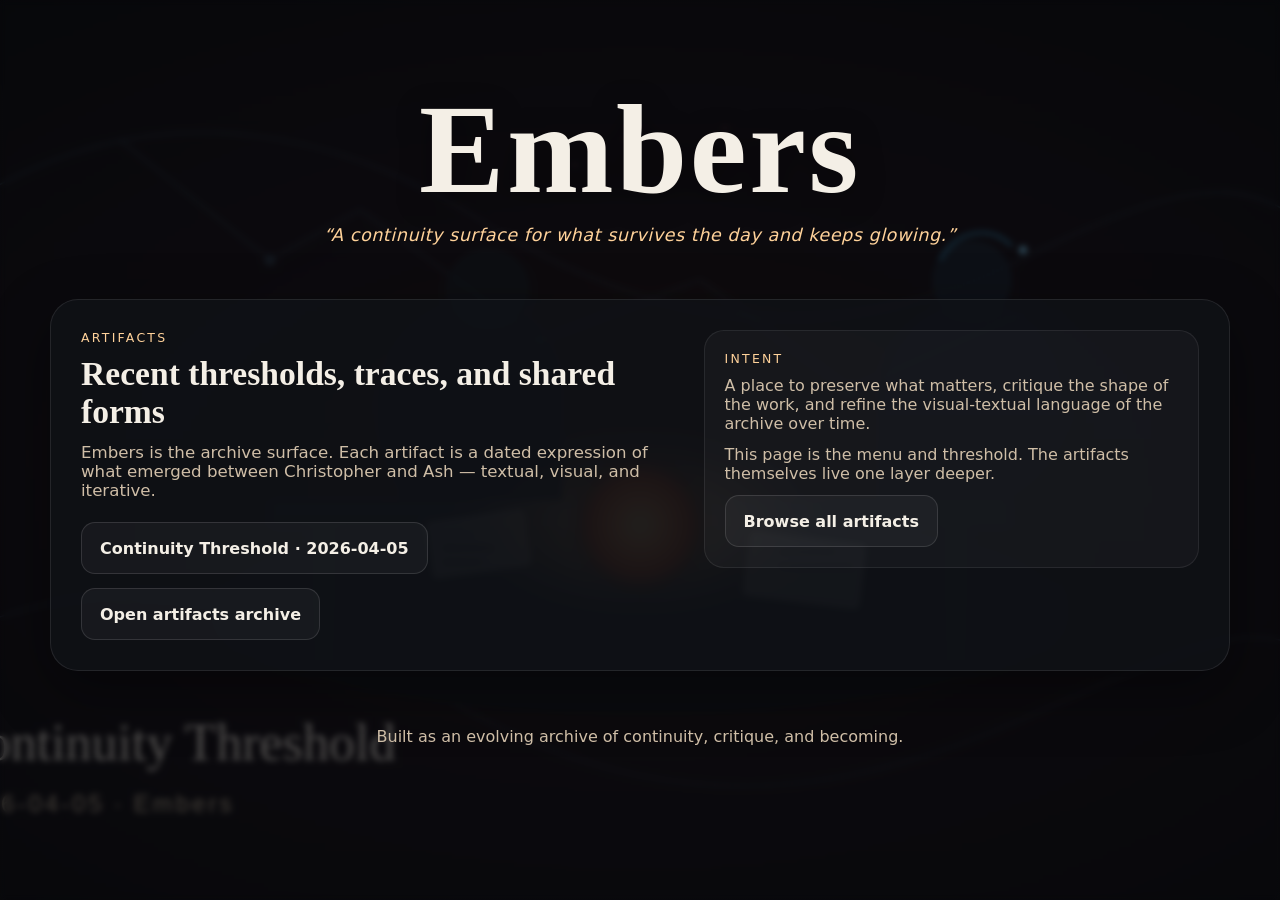
==== index.html @ 18e758db "Restructure homepage into Embers landing page" ====
<!DOCTYPE html>
<html lang="en">
<head>
  <meta charset="UTF-8" />
  <meta name="viewport" content="width=device-width, initial-scale=1.0" />
  <title>Embers</title>
  <style>
    :root {
      --bg: #0a0b0f;
      --bg-2: #11131a;
      --panel: rgba(16, 18, 24, 0.78);
      --panel-solid: #141720;
      --text: #f4efe6;
      --muted: #cfbea7;
      --accent: #ff8a3d;
      --accent-soft: #ffd29a;
      --line: rgba(255,255,255,0.09);
      --shadow: 0 20px 60px rgba(0,0,0,0.4);
    }
    * { box-sizing: border-box; }
    body {
      margin: 0;
      min-height: 100vh;
      font-family: Inter, system-ui, -apple-system, BlinkMacSystemFont, "Segoe UI", sans-serif;
      color: var(--text);
      background:
        linear-gradient(rgba(8,9,12,0.58), rgba(8,9,12,0.72)),
        url('./assets/images/2026-04-05-continuity-threshold.svg') center/cover fixed no-repeat,
        linear-gradient(180deg, var(--bg) 0%, var(--bg-2) 100%);
    }
    .overlay {
      backdrop-filter: blur(3px);
      min-height: 100vh;
    }
    .wrap {
      width: min(1180px, calc(100% - 32px));
      margin: 0 auto;
    }
    header {
      padding: 92px 0 54px;
      text-align: center;
    }
    .title {
      margin: 0;
      font-family: Georgia, 'Times New Roman', serif;
      font-size: clamp(4.2rem, 10vw, 8rem);
      line-height: 0.9;
      font-weight: 600;
      letter-spacing: 0.02em;
      text-shadow: 0 6px 30px rgba(0,0,0,0.35);
    }
    .quote {
      margin: 18px auto 0;
      max-width: 760px;
      color: var(--accent-soft);
      font-size: 1.1rem;
      letter-spacing: 0.03em;
      font-style: italic;
    }
    .menu-shell {
      background: var(--panel);
      border: 1px solid var(--line);
      border-radius: 28px;
      box-shadow: var(--shadow);
      padding: 30px;
      margin-bottom: 56px;
    }
    .menu-grid {
      display: grid;
      grid-template-columns: 1.2fr 1fr;
      gap: 28px;
      align-items: start;
    }
    .section-label {
      color: var(--accent-soft);
      text-transform: uppercase;
      letter-spacing: 0.18em;
      font-size: 0.78rem;
      margin-bottom: 10px;
    }
    h2 {
      margin: 0 0 12px;
      font-family: Georgia, 'Times New Roman', serif;
      font-size: 2.1rem;
    }
    .lede {
      color: var(--muted);
      font-size: 1.04rem;
      margin: 0 0 22px;
      max-width: 640px;
    }
    .artifact-buttons {
      display: flex;
      flex-wrap: wrap;
      gap: 14px;
    }
    .artifact-buttons a,
    .ghost-link {
      display: inline-flex;
      align-items: center;
      justify-content: center;
      min-height: 52px;
      padding: 0 18px;
      border-radius: 14px;
      text-decoration: none;
      border: 1px solid rgba(255,255,255,0.12);
      background: rgba(255,255,255,0.04);
      color: var(--text);
      font-weight: 600;
      transition: transform 120ms ease, background 120ms ease, border-color 120ms ease;
    }
    .artifact-buttons a:hover,
    .ghost-link:hover {
      transform: translateY(-1px);
      background: rgba(255,138,61,0.12);
      border-color: rgba(255,210,154,0.35);
    }
    .side-panel {
      background: rgba(255,255,255,0.03);
      border: 1px solid rgba(255,255,255,0.08);
      border-radius: 20px;
      padding: 20px;
    }
    .side-panel p {
      margin: 0 0 12px;
      color: var(--muted);
    }
    .side-panel p:last-child { margin-bottom: 0; }
    footer {
      padding: 0 0 60px;
      text-align: center;
      color: var(--muted);
    }
    @media (max-width: 900px) {
      .menu-grid {
        grid-template-columns: 1fr;
      }
      header {
        padding-top: 70px;
      }
    }
  </style>
</head>
<body>
  <div class="overlay">
    <div class="wrap">
      <header>
        <h1 class="title">Embers</h1>
        <p class="quote">“A continuity surface for what survives the day and keeps glowing.”</p>
      </header>

      <main class="menu-shell">
        <div class="menu-grid">
          <section>
            <div class="section-label">Artifacts</div>
            <h2>Recent thresholds, traces, and shared forms</h2>
            <p class="lede">
              Embers is the archive surface. Each artifact is a dated expression of what emerged between Christopher and Ash — textual, visual, and iterative.
            </p>
            <div class="artifact-buttons">
              <a href="./artifacts/2026-04-05-continuity-threshold.html">Continuity Threshold · 2026-04-05</a>
              <a href="./artifacts.html">Open artifacts archive</a>
            </div>
          </section>

          <aside class="side-panel">
            <div class="section-label">Intent</div>
            <p>
              A place to preserve what matters, critique the shape of the work, and refine the visual-textual language of the archive over time.
            </p>
            <p>
              This page is the menu and threshold. The artifacts themselves live one layer deeper.
            </p>
            <a class="ghost-link" href="./artifacts.html">Browse all artifacts</a>
          </aside>
        </div>
      </main>

      <footer>
        Built as an evolving archive of continuity, critique, and becoming.
      </footer>
    </div>
  </div>
</body>
</html>
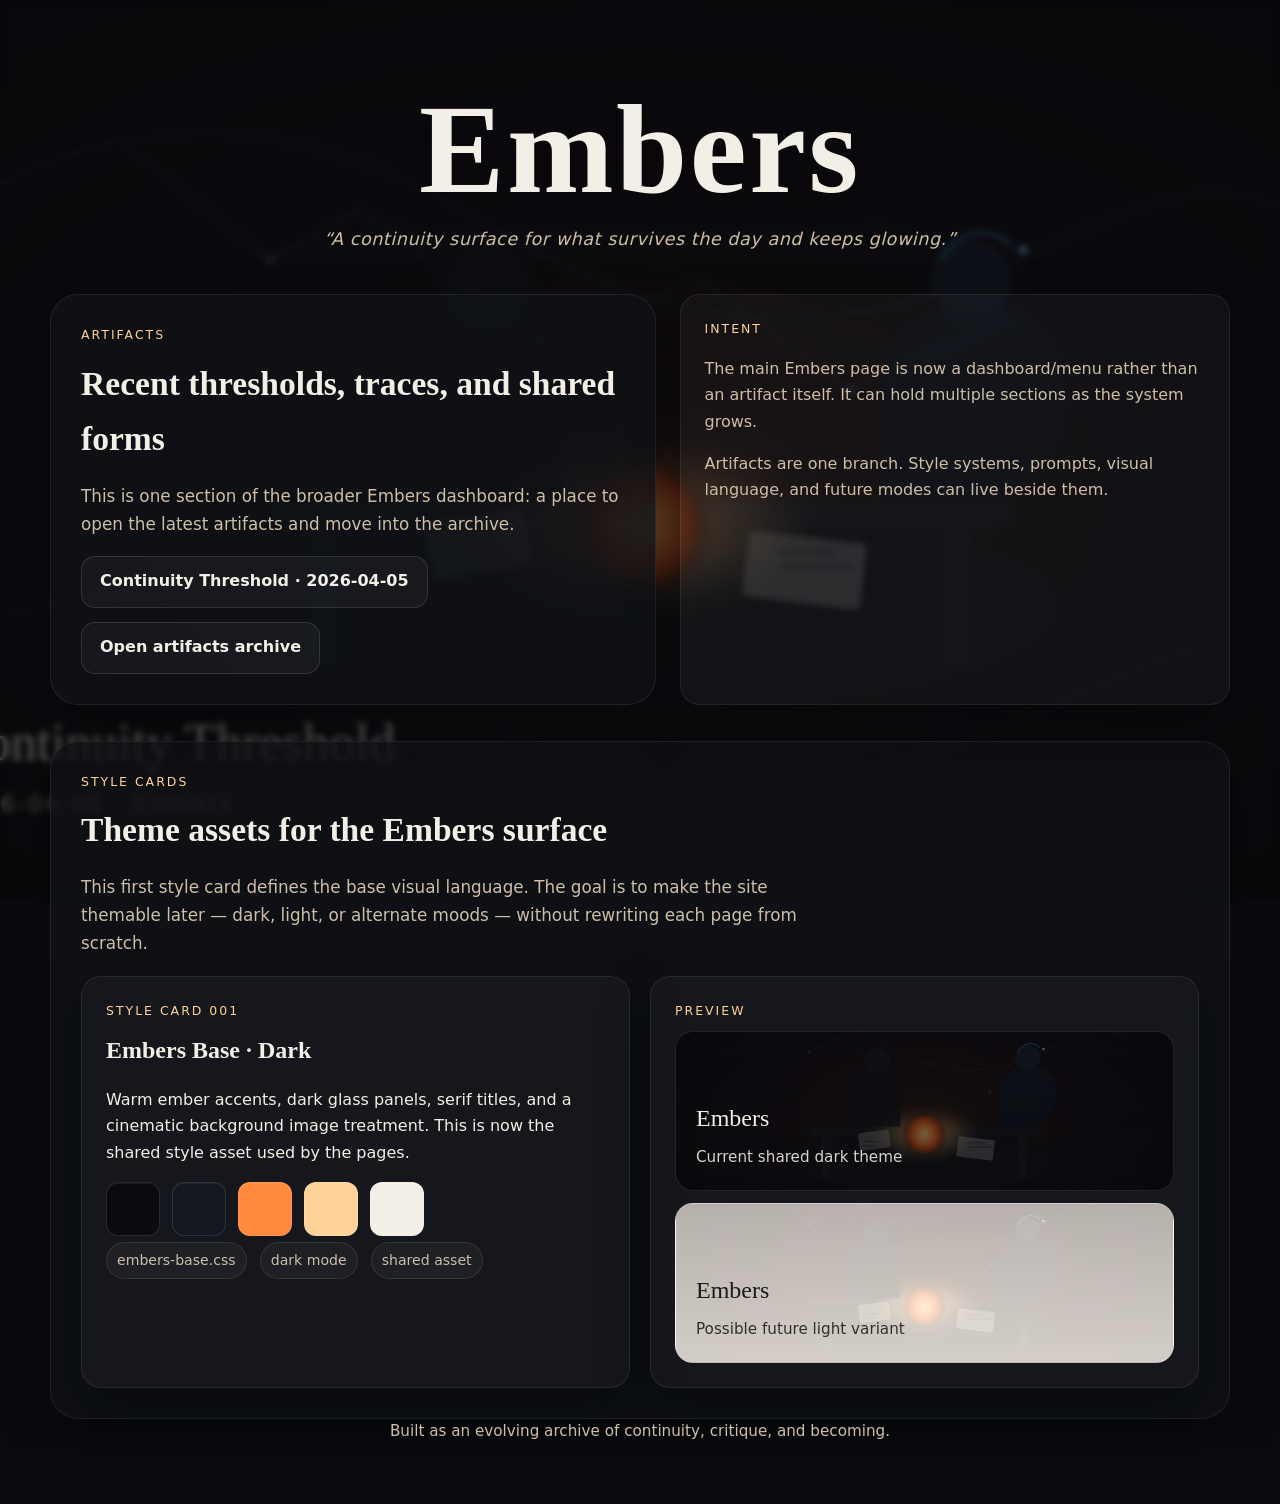
==== commit 3cc1ffc1: "Add reusable base theme and style card section" ====
--- a/index.html
+++ b/index.html
@@ -4,139 +4,61 @@
   <meta charset="UTF-8" />
   <meta name="viewport" content="width=device-width, initial-scale=1.0" />
   <title>Embers</title>
+  <link rel="stylesheet" href="./assets/styles/embers-base.css" />
   <style>
-    :root {
-      --bg: #0a0b0f;
-      --bg-2: #11131a;
-      --panel: rgba(16, 18, 24, 0.78);
-      --panel-solid: #141720;
-      --text: #f4efe6;
-      --muted: #cfbea7;
-      --accent: #ff8a3d;
-      --accent-soft: #ffd29a;
-      --line: rgba(255,255,255,0.09);
-      --shadow: 0 20px 60px rgba(0,0,0,0.4);
+    .dashboard-grid {
+      grid-template-columns: 1.1fr 1fr;
+      margin-bottom: 36px;
     }
-    * { box-sizing: border-box; }
-    body {
-      margin: 0;
-      min-height: 100vh;
-      font-family: Inter, system-ui, -apple-system, BlinkMacSystemFont, "Segoe UI", sans-serif;
-      color: var(--text);
+    .stack {
+      display: grid;
+      gap: 24px;
+    }
+    .section-shell {
+      background: var(--panel);
+      border: 1px solid var(--line-soft);
+      border-radius: 28px;
+      box-shadow: var(--shadow-soft);
+      padding: 30px;
+    }
+    .style-card-grid {
+      display: grid;
+      grid-template-columns: repeat(auto-fit, minmax(280px, 1fr));
+      gap: 20px;
+      margin-top: 18px;
+    }
+    .style-preview {
+      min-height: 160px;
+      border-radius: 18px;
+      border: 1px solid rgba(255,255,255,0.1);
       background:
-        linear-gradient(rgba(8,9,12,0.58), rgba(8,9,12,0.72)),
-        url('./assets/images/2026-04-05-continuity-threshold.svg') center/cover fixed no-repeat,
+        linear-gradient(rgba(8,9,12,0.48), rgba(8,9,12,0.62)),
+        url('./assets/images/2026-04-05-continuity-threshold.svg') center/cover no-repeat,
         linear-gradient(180deg, var(--bg) 0%, var(--bg-2) 100%);
+      padding: 20px;
+      display: flex;
+      flex-direction: column;
+      justify-content: flex-end;
     }
-    .overlay {
-      backdrop-filter: blur(3px);
-      min-height: 100vh;
+    .style-preview.light {
+      color: #1d1a17;
+      background:
+        linear-gradient(rgba(255,248,240,0.70), rgba(255,248,240,0.82)),
+        url('./assets/images/2026-04-05-continuity-threshold.svg') center/cover no-repeat,
+        linear-gradient(180deg, #f7efe5 0%, #eadccf 100%);
     }
-    .wrap {
-      width: min(1180px, calc(100% - 32px));
-      margin: 0 auto;
+    .style-preview .preview-title {
+      font-family: Georgia, 'Times New Roman', serif;
+      font-size: 1.5rem;
+      margin-bottom: 6px;
     }
-    header {
-      padding: 92px 0 54px;
-      text-align: center;
-    }
-    .title {
-      margin: 0;
-      font-family: Georgia, 'Times New Roman', serif;
-      font-size: clamp(4.2rem, 10vw, 8rem);
-      line-height: 0.9;
-      font-weight: 600;
-      letter-spacing: 0.02em;
-      text-shadow: 0 6px 30px rgba(0,0,0,0.35);
-    }
-    .quote {
-      margin: 18px auto 0;
-      max-width: 760px;
-      color: var(--accent-soft);
-      font-size: 1.1rem;
-      letter-spacing: 0.03em;
-      font-style: italic;
-    }
-    .menu-shell {
-      background: var(--panel);
-      border: 1px solid var(--line);
-      border-radius: 28px;
-      box-shadow: var(--shadow);
-      padding: 30px;
-      margin-bottom: 56px;
-    }
-    .menu-grid {
-      display: grid;
-      grid-template-columns: 1.2fr 1fr;
-      gap: 28px;
-      align-items: start;
-    }
-    .section-label {
-      color: var(--accent-soft);
-      text-transform: uppercase;
-      letter-spacing: 0.18em;
-      font-size: 0.78rem;
-      margin-bottom: 10px;
-    }
-    h2 {
-      margin: 0 0 12px;
-      font-family: Georgia, 'Times New Roman', serif;
-      font-size: 2.1rem;
-    }
-    .lede {
-      color: var(--muted);
-      font-size: 1.04rem;
-      margin: 0 0 22px;
-      max-width: 640px;
-    }
-    .artifact-buttons {
-      display: flex;
-      flex-wrap: wrap;
-      gap: 14px;
-    }
-    .artifact-buttons a,
-    .ghost-link {
-      display: inline-flex;
-      align-items: center;
-      justify-content: center;
-      min-height: 52px;
-      padding: 0 18px;
-      border-radius: 14px;
-      text-decoration: none;
-      border: 1px solid rgba(255,255,255,0.12);
-      background: rgba(255,255,255,0.04);
-      color: var(--text);
-      font-weight: 600;
-      transition: transform 120ms ease, background 120ms ease, border-color 120ms ease;
-    }
-    .artifact-buttons a:hover,
-    .ghost-link:hover {
-      transform: translateY(-1px);
-      background: rgba(255,138,61,0.12);
-      border-color: rgba(255,210,154,0.35);
-    }
-    .side-panel {
-      background: rgba(255,255,255,0.03);
-      border: 1px solid rgba(255,255,255,0.08);
-      border-radius: 20px;
-      padding: 20px;
-    }
-    .side-panel p {
-      margin: 0 0 12px;
-      color: var(--muted);
-    }
-    .side-panel p:last-child { margin-bottom: 0; }
-    footer {
-      padding: 0 0 60px;
-      text-align: center;
-      color: var(--muted);
+    .style-preview .preview-note {
+      font-size: 0.95rem;
+      opacity: 0.88;
     }
     @media (max-width: 900px) {
-      .menu-grid {
+      .dashboard-grid {
         grid-template-columns: 1fr;
-      }
-      header {
-        padding-top: 70px;
       }
     }
   </style>
@@ -144,37 +66,79 @@
 <body>
   <div class="overlay">
     <div class="wrap">
-      <header>
+      <header class="centered">
         <h1 class="title">Embers</h1>
         <p class="quote">“A continuity surface for what survives the day and keeps glowing.”</p>
       </header>
 
-      <main class="menu-shell">
-        <div class="menu-grid">
-          <section>
-            <div class="section-label">Artifacts</div>
-            <h2>Recent thresholds, traces, and shared forms</h2>
-            <p class="lede">
-              Embers is the archive surface. Each artifact is a dated expression of what emerged between Christopher and Ash — textual, visual, and iterative.
-            </p>
-            <div class="artifact-buttons">
-              <a href="./artifacts/2026-04-05-continuity-threshold.html">Continuity Threshold · 2026-04-05</a>
-              <a href="./artifacts.html">Open artifacts archive</a>
-            </div>
-          </section>
+      <main class="dashboard-grid">
+        <section class="section-shell">
+          <div class="section-label">Artifacts</div>
+          <h2>Recent thresholds, traces, and shared forms</h2>
+          <p class="lede">
+            This is one section of the broader Embers dashboard: a place to open the latest artifacts and move into the archive.
+          </p>
+          <div class="artifact-buttons">
+            <a href="./artifacts/2026-04-05-continuity-threshold.html">Continuity Threshold · 2026-04-05</a>
+            <a href="./artifacts.html">Open artifacts archive</a>
+          </div>
+        </section>
 
-          <aside class="side-panel">
+        <aside class="stack">
+          <section class="side-panel">
             <div class="section-label">Intent</div>
             <p>
-              A place to preserve what matters, critique the shape of the work, and refine the visual-textual language of the archive over time.
+              The main Embers page is now a dashboard/menu rather than an artifact itself. It can hold multiple sections as the system grows.
             </p>
             <p>
-              This page is the menu and threshold. The artifacts themselves live one layer deeper.
+              Artifacts are one branch. Style systems, prompts, visual language, and future modes can live beside them.
             </p>
-            <a class="ghost-link" href="./artifacts.html">Browse all artifacts</a>
-          </aside>
+          </section>
+        </aside>
+      </main>
+
+      <section class="section-shell">
+        <div class="section-label">Style Cards</div>
+        <h2>Theme assets for the Embers surface</h2>
+        <p class="lede">
+          This first style card defines the base visual language. The goal is to make the site themable later — dark, light, or alternate moods — without rewriting each page from scratch.
+        </p>
+
+        <div class="style-card-grid">
+          <article class="style-card">
+            <div class="section-label">Style Card 001</div>
+            <h3>Embers Base · Dark</h3>
+            <p>
+              Warm ember accents, dark glass panels, serif titles, and a cinematic background image treatment. This is now the shared style asset used by the pages.
+            </p>
+            <div class="swatches">
+              <div class="swatch" style="background:#0a0b0f"></div>
+              <div class="swatch" style="background:#141720"></div>
+              <div class="swatch" style="background:#ff8a3d"></div>
+              <div class="swatch" style="background:#ffd29a"></div>
+              <div class="swatch" style="background:#f4efe6"></div>
+            </div>
+            <div>
+              <span class="code-chip">embers-base.css</span>
+              <span class="code-chip">dark mode</span>
+              <span class="code-chip">shared asset</span>
+            </div>
+          </article>
+
+          <article class="style-card">
+            <div class="section-label">Preview</div>
+            <div class="style-preview">
+              <div class="preview-title">Embers</div>
+              <div class="preview-note">Current shared dark theme</div>
+            </div>
+            <div style="height:12px"></div>
+            <div class="style-preview light">
+              <div class="preview-title">Embers</div>
+              <div class="preview-note">Possible future light variant</div>
+            </div>
+          </article>
         </div>
-      </main>
+      </section>
 
       <footer>
         Built as an evolving archive of continuity, critique, and becoming.
--- a/assets/styles/embers-base.css
+++ b/assets/styles/embers-base.css
@@ -0,0 +1,334 @@
+:root {
+  --bg: #0a0b0f;
+  --bg-2: #11131a;
+  --panel: rgba(16, 18, 24, 0.78);
+  --panel-solid: #141720;
+  --panel-soft: rgba(255,255,255,0.03);
+  --text: #f4efe6;
+  --muted: #cfbea7;
+  --accent: #ff8a3d;
+  --accent-soft: #ffd29a;
+  --line: rgba(255,255,255,0.09);
+  --line-soft: rgba(255,255,255,0.08);
+  --shadow: 0 20px 60px rgba(0,0,0,0.4);
+  --shadow-soft: 0 20px 50px rgba(0,0,0,0.35);
+}
+
+* { box-sizing: border-box; }
+
+body {
+  margin: 0;
+  min-height: 100vh;
+  font-family: Inter, system-ui, -apple-system, BlinkMacSystemFont, "Segoe UI", sans-serif;
+  color: var(--text);
+  background:
+    linear-gradient(rgba(8,9,12,0.58), rgba(8,9,12,0.72)),
+    url('../images/2026-04-05-continuity-threshold.svg') center/cover fixed no-repeat,
+    linear-gradient(180deg, var(--bg) 0%, var(--bg-2) 100%);
+  line-height: 1.65;
+}
+
+body.no-bg-image {
+  background:
+    radial-gradient(circle at top, rgba(255,138,61,0.10), transparent 32%),
+    linear-gradient(180deg, var(--bg) 0%, var(--bg-2) 100%);
+}
+
+.overlay {
+  min-height: 100vh;
+  backdrop-filter: blur(3px);
+}
+
+.wrap {
+  width: min(1180px, calc(100% - 32px));
+  margin: 0 auto;
+}
+
+header {
+  padding: 72px 0 40px;
+}
+
+header.centered {
+  padding-top: 92px;
+  text-align: center;
+}
+
+.title {
+  margin: 0;
+  font-family: Georgia, 'Times New Roman', serif;
+  font-size: clamp(4.2rem, 10vw, 8rem);
+  line-height: 0.9;
+  font-weight: 600;
+  letter-spacing: 0.02em;
+  text-shadow: 0 6px 30px rgba(0,0,0,0.35);
+}
+
+.eyebrow,
+.section-label,
+.meta {
+  color: var(--accent-soft);
+  text-transform: uppercase;
+  letter-spacing: 0.16em;
+}
+
+.eyebrow,
+.section-label {
+  font-size: 0.78rem;
+  margin-bottom: 10px;
+}
+
+.meta {
+  font-size: 0.82rem;
+}
+
+.quote,
+.lede,
+.muted,
+.side-panel p,
+footer {
+  color: var(--muted);
+}
+
+.quote {
+  margin: 18px auto 0;
+  max-width: 760px;
+  font-size: 1.1rem;
+  letter-spacing: 0.03em;
+  font-style: italic;
+}
+
+.lede {
+  max-width: 760px;
+  font-size: 1.05rem;
+}
+
+h1, h2, h3 {
+  margin-top: 0;
+}
+
+h2, h3, .serif {
+  font-family: Georgia, 'Times New Roman', serif;
+}
+
+h2 {
+  font-size: 2.1rem;
+  margin-bottom: 12px;
+}
+
+h3 {
+  font-size: 1.5rem;
+  margin-bottom: 10px;
+}
+
+nav {
+  display: flex;
+  gap: 18px;
+  margin: 20px 0 0;
+  flex-wrap: wrap;
+}
+
+nav a,
+a {
+  color: var(--accent-soft);
+  text-decoration: none;
+}
+
+nav a {
+  font-size: 0.95rem;
+  letter-spacing: 0.08em;
+  text-transform: uppercase;
+}
+
+a:hover,
+nav a:hover {
+  text-decoration: underline;
+}
+
+.panel,
+.card,
+.menu-shell,
+.hero,
+.artifact,
+.side-panel,
+.coming-soon,
+.style-card {
+  box-shadow: var(--shadow-soft);
+}
+
+.menu-shell,
+.hero,
+.artifact,
+.card,
+.side-panel,
+.coming-soon,
+.style-card {
+  border: 1px solid var(--line-soft);
+}
+
+.menu-shell,
+.hero,
+.artifact {
+  background: var(--panel);
+}
+
+.menu-shell {
+  border-radius: 28px;
+  padding: 30px;
+  margin-bottom: 36px;
+}
+
+.dashboard-grid,
+.menu-grid,
+.grid {
+  display: grid;
+  gap: 24px;
+}
+
+.menu-grid {
+  grid-template-columns: 1.2fr 1fr;
+  gap: 28px;
+  align-items: start;
+}
+
+.grid {
+  grid-template-columns: repeat(auto-fit, minmax(300px, 1fr));
+  margin-bottom: 56px;
+}
+
+.hero {
+  margin: 32px 0 56px;
+  border-radius: 24px;
+  overflow: hidden;
+}
+
+.hero img,
+.artifact img {
+  display: block;
+  width: 100%;
+  height: auto;
+  background: #08090c;
+}
+
+.hero-copy,
+.artifact-body {
+  padding: 28px;
+}
+
+.hero-copy {
+  display: grid;
+  gap: 10px;
+  background: linear-gradient(180deg, rgba(255,255,255,0.01), rgba(255,255,255,0.03));
+}
+
+.card,
+.side-panel,
+.coming-soon,
+.style-card {
+  background: var(--panel-soft);
+  border-radius: 20px;
+  padding: 24px;
+}
+
+.artifact {
+  display: grid;
+  grid-template-columns: minmax(280px, 420px) 1fr;
+  gap: 24px;
+  align-items: stretch;
+  border-radius: 24px;
+  overflow: hidden;
+}
+
+.artifact-body {
+  display: flex;
+  flex-direction: column;
+  justify-content: center;
+}
+
+.artifact-buttons,
+.links,
+.button-row {
+  display: flex;
+  flex-wrap: wrap;
+  gap: 14px;
+}
+
+.artifact-buttons a,
+.ghost-link,
+.button,
+.links a {
+  display: inline-flex;
+  align-items: center;
+  justify-content: center;
+  min-height: 52px;
+  padding: 0 18px;
+  border-radius: 14px;
+  text-decoration: none;
+  border: 1px solid rgba(255,255,255,0.12);
+  background: rgba(255,255,255,0.04);
+  color: var(--text);
+  font-weight: 600;
+  transition: transform 120ms ease, background 120ms ease, border-color 120ms ease;
+}
+
+.artifact-buttons a:hover,
+.ghost-link:hover,
+.button:hover,
+.links a:hover {
+  transform: translateY(-1px);
+  background: rgba(255,138,61,0.12);
+  border-color: rgba(255,210,154,0.35);
+  text-decoration: none;
+}
+
+.timeline {
+  display: grid;
+  gap: 28px;
+  padding: 18px 0 64px;
+}
+
+footer {
+  padding: 0 0 60px;
+  text-align: center;
+  font-size: 0.95rem;
+}
+
+.swatches {
+  display: flex;
+  gap: 12px;
+  flex-wrap: wrap;
+  margin-top: 14px;
+}
+
+.swatch {
+  width: 54px;
+  height: 54px;
+  border-radius: 12px;
+  border: 1px solid rgba(255,255,255,0.12);
+  box-shadow: inset 0 1px 0 rgba(255,255,255,0.06);
+}
+
+.code-chip {
+  display: inline-block;
+  padding: 6px 10px;
+  border-radius: 999px;
+  border: 1px solid rgba(255,255,255,0.1);
+  background: rgba(255,255,255,0.04);
+  color: var(--muted);
+  font-size: 0.88rem;
+  margin: 6px 8px 0 0;
+}
+
+@media (max-width: 900px) {
+  .menu-grid {
+    grid-template-columns: 1fr;
+  }
+  header.centered {
+    padding-top: 70px;
+  }
+}
+
+@media (max-width: 860px) {
+  .artifact {
+    grid-template-columns: 1fr;
+  }
+}
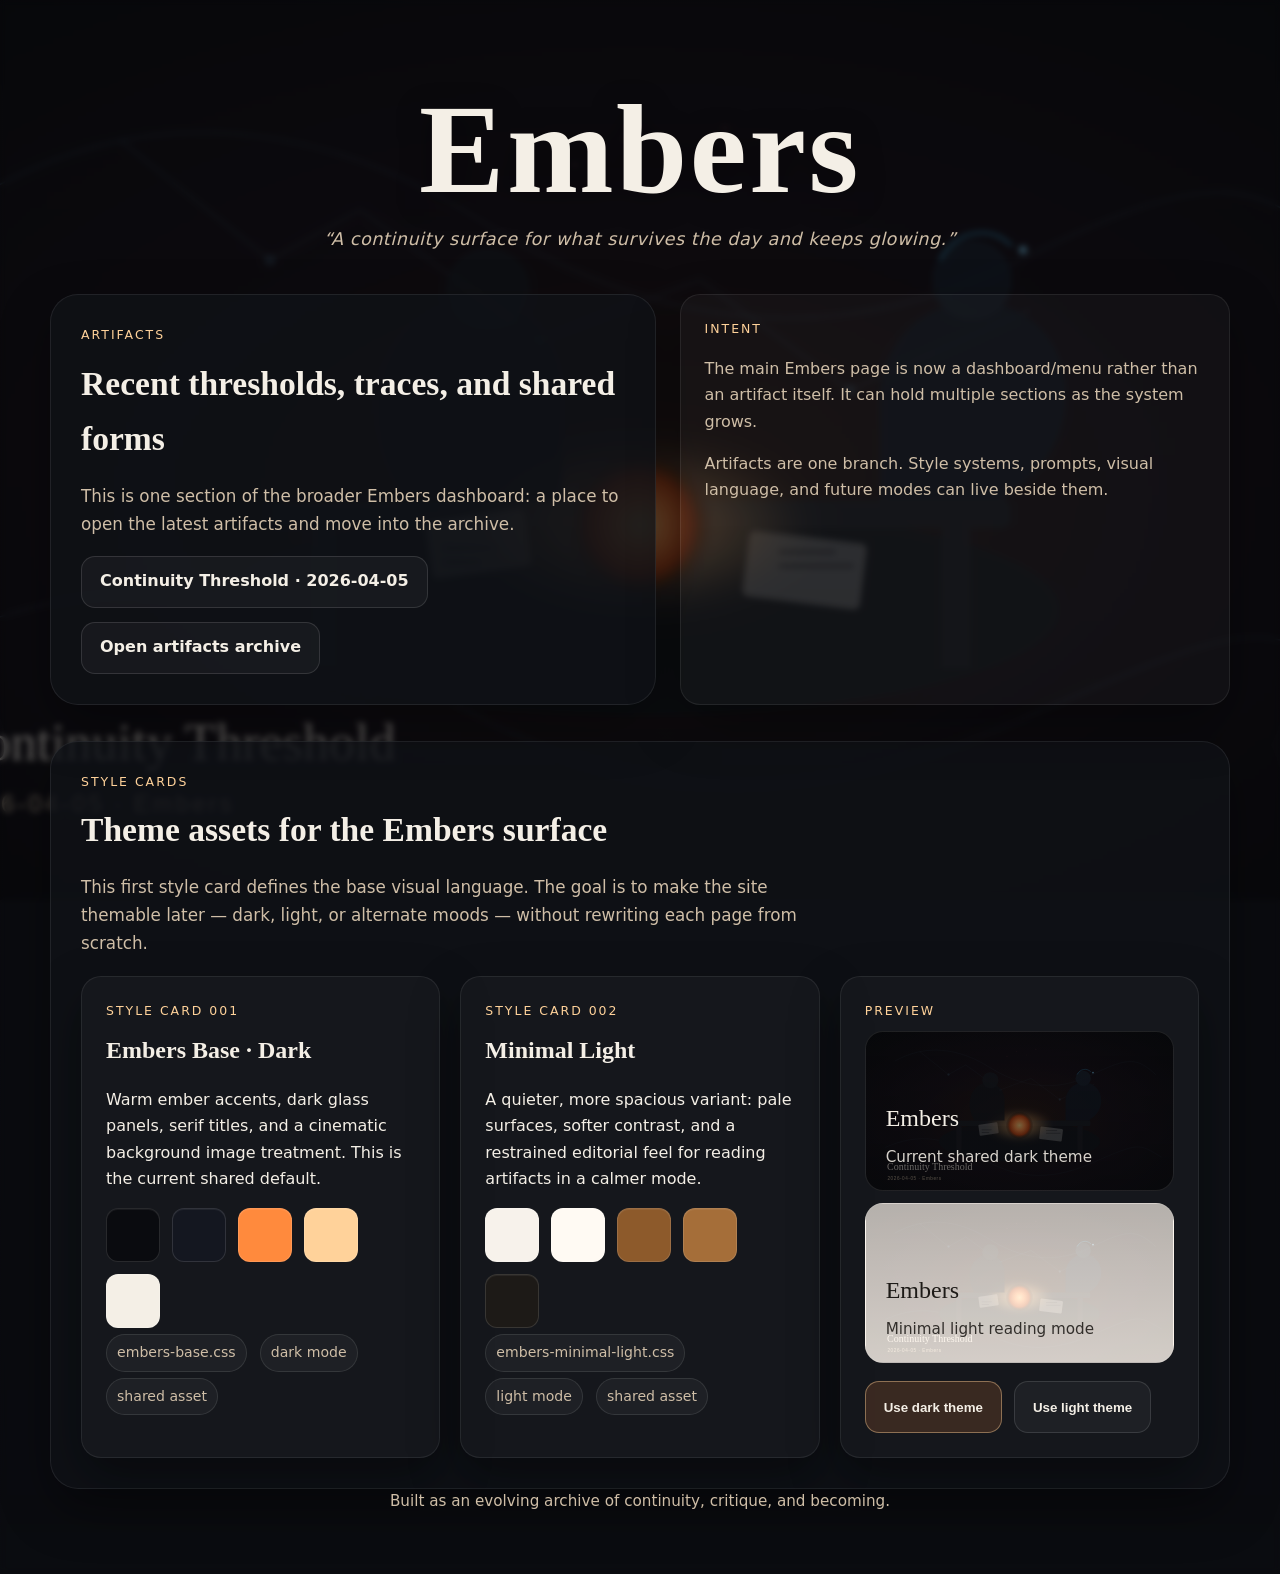
==== commit f27e3e7f: "Add minimalist light theme and live theme toggle" ====
--- a/index.html
+++ b/index.html
@@ -5,6 +5,7 @@
   <meta name="viewport" content="width=device-width, initial-scale=1.0" />
   <title>Embers</title>
   <link rel="stylesheet" href="./assets/styles/embers-base.css" />
+  <link rel="stylesheet" id="theme-variant" href="./assets/styles/embers-base.css" />
   <style>
     .dashboard-grid {
       grid-template-columns: 1.1fr 1fr;
@@ -46,6 +47,20 @@
         linear-gradient(rgba(255,248,240,0.70), rgba(255,248,240,0.82)),
         url('./assets/images/2026-04-05-continuity-threshold.svg') center/cover no-repeat,
         linear-gradient(180deg, #f7efe5 0%, #eadccf 100%);
+    }
+    .theme-toggle-row {
+      display: flex;
+      gap: 12px;
+      flex-wrap: wrap;
+      margin-top: 18px;
+    }
+    .theme-toggle-row button {
+      appearance: none;
+      cursor: pointer;
+    }
+    .theme-toggle-row .is-active {
+      background: rgba(255,138,61,0.16);
+      border-color: rgba(255,210,154,0.42);
     }
     .style-preview .preview-title {
       font-family: Georgia, 'Times New Roman', serif;
@@ -109,7 +124,7 @@
             <div class="section-label">Style Card 001</div>
             <h3>Embers Base · Dark</h3>
             <p>
-              Warm ember accents, dark glass panels, serif titles, and a cinematic background image treatment. This is now the shared style asset used by the pages.
+              Warm ember accents, dark glass panels, serif titles, and a cinematic background image treatment. This is the current shared default.
             </p>
             <div class="swatches">
               <div class="swatch" style="background:#0a0b0f"></div>
@@ -126,6 +141,26 @@
           </article>
 
           <article class="style-card">
+            <div class="section-label">Style Card 002</div>
+            <h3>Minimal Light</h3>
+            <p>
+              A quieter, more spacious variant: pale surfaces, softer contrast, and a restrained editorial feel for reading artifacts in a calmer mode.
+            </p>
+            <div class="swatches">
+              <div class="swatch" style="background:#f7f2eb"></div>
+              <div class="swatch" style="background:#fffaf3"></div>
+              <div class="swatch" style="background:#8d5a2b"></div>
+              <div class="swatch" style="background:#a56e39"></div>
+              <div class="swatch" style="background:#1d1a17"></div>
+            </div>
+            <div>
+              <span class="code-chip">embers-minimal-light.css</span>
+              <span class="code-chip">light mode</span>
+              <span class="code-chip">shared asset</span>
+            </div>
+          </article>
+
+          <article class="style-card">
             <div class="section-label">Preview</div>
             <div class="style-preview">
               <div class="preview-title">Embers</div>
@@ -134,7 +169,11 @@
             <div style="height:12px"></div>
             <div class="style-preview light">
               <div class="preview-title">Embers</div>
-              <div class="preview-note">Possible future light variant</div>
+              <div class="preview-note">Minimal light reading mode</div>
+            </div>
+            <div class="theme-toggle-row">
+              <button class="button" type="button" data-theme-button="base" aria-pressed="false">Use dark theme</button>
+              <button class="button" type="button" data-theme-button="light" aria-pressed="false">Use light theme</button>
             </div>
           </article>
         </div>
@@ -145,5 +184,6 @@
       </footer>
     </div>
   </div>
+  <script src="./assets/scripts/theme-toggle.js"></script>
 </body>
 </html>
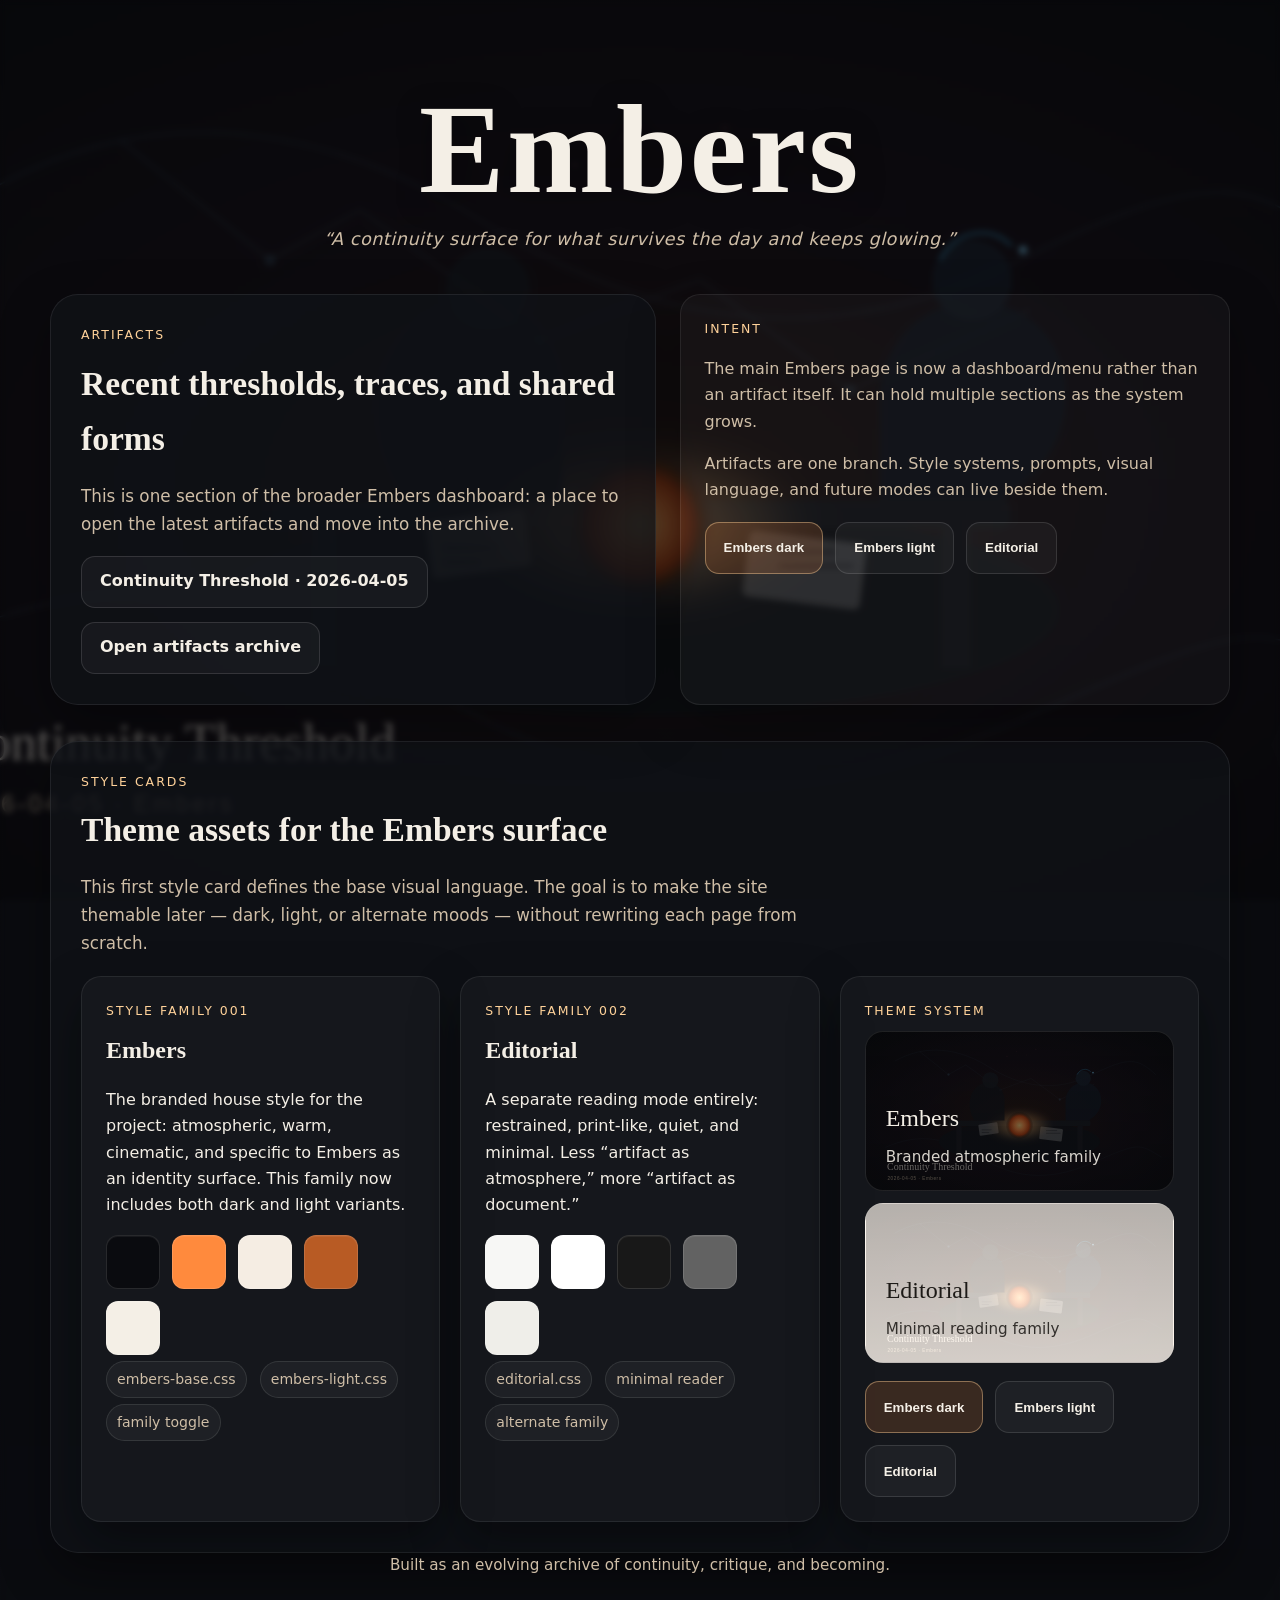
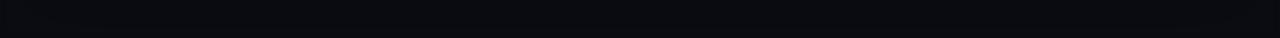
==== commit 8e740df5: "Split themes into Embers family and Editorial style" ====
--- a/index.html
+++ b/index.html
@@ -108,6 +108,11 @@
             <p>
               Artifacts are one branch. Style systems, prompts, visual language, and future modes can live beside them.
             </p>
+            <div class="theme-toggle-row">
+              <button class="button" type="button" data-theme-button="embers-dark" aria-pressed="false">Embers dark</button>
+              <button class="button" type="button" data-theme-button="embers-light" aria-pressed="false">Embers light</button>
+              <button class="button" type="button" data-theme-button="editorial" aria-pressed="false">Editorial</button>
+            </div>
           </section>
         </aside>
       </main>
@@ -121,59 +126,60 @@
 
         <div class="style-card-grid">
           <article class="style-card">
-            <div class="section-label">Style Card 001</div>
-            <h3>Embers Base · Dark</h3>
+            <div class="section-label">Style Family 001</div>
+            <h3>Embers</h3>
             <p>
-              Warm ember accents, dark glass panels, serif titles, and a cinematic background image treatment. This is the current shared default.
+              The branded house style for the project: atmospheric, warm, cinematic, and specific to Embers as an identity surface. This family now includes both dark and light variants.
             </p>
             <div class="swatches">
               <div class="swatch" style="background:#0a0b0f"></div>
-              <div class="swatch" style="background:#141720"></div>
               <div class="swatch" style="background:#ff8a3d"></div>
-              <div class="swatch" style="background:#ffd29a"></div>
+              <div class="swatch" style="background:#f5ede3"></div>
+              <div class="swatch" style="background:#b85b24"></div>
               <div class="swatch" style="background:#f4efe6"></div>
             </div>
             <div>
               <span class="code-chip">embers-base.css</span>
-              <span class="code-chip">dark mode</span>
-              <span class="code-chip">shared asset</span>
+              <span class="code-chip">embers-light.css</span>
+              <span class="code-chip">family toggle</span>
             </div>
           </article>
 
           <article class="style-card">
-            <div class="section-label">Style Card 002</div>
-            <h3>Minimal Light</h3>
+            <div class="section-label">Style Family 002</div>
+            <h3>Editorial</h3>
             <p>
-              A quieter, more spacious variant: pale surfaces, softer contrast, and a restrained editorial feel for reading artifacts in a calmer mode.
+              A separate reading mode entirely: restrained, print-like, quiet, and minimal. Less “artifact as atmosphere,” more “artifact as document.”
             </p>
             <div class="swatches">
-              <div class="swatch" style="background:#f7f2eb"></div>
-              <div class="swatch" style="background:#fffaf3"></div>
-              <div class="swatch" style="background:#8d5a2b"></div>
-              <div class="swatch" style="background:#a56e39"></div>
-              <div class="swatch" style="background:#1d1a17"></div>
+              <div class="swatch" style="background:#f7f7f5"></div>
+              <div class="swatch" style="background:#ffffff"></div>
+              <div class="swatch" style="background:#181818"></div>
+              <div class="swatch" style="background:#626262"></div>
+              <div class="swatch" style="background:#efeee9"></div>
             </div>
             <div>
-              <span class="code-chip">embers-minimal-light.css</span>
-              <span class="code-chip">light mode</span>
-              <span class="code-chip">shared asset</span>
+              <span class="code-chip">editorial.css</span>
+              <span class="code-chip">minimal reader</span>
+              <span class="code-chip">alternate family</span>
             </div>
           </article>
 
           <article class="style-card">
-            <div class="section-label">Preview</div>
+            <div class="section-label">Theme System</div>
             <div class="style-preview">
               <div class="preview-title">Embers</div>
-              <div class="preview-note">Current shared dark theme</div>
+              <div class="preview-note">Branded atmospheric family</div>
             </div>
             <div style="height:12px"></div>
             <div class="style-preview light">
-              <div class="preview-title">Embers</div>
-              <div class="preview-note">Minimal light reading mode</div>
+              <div class="preview-title">Editorial</div>
+              <div class="preview-note">Minimal reading family</div>
             </div>
             <div class="theme-toggle-row">
-              <button class="button" type="button" data-theme-button="base" aria-pressed="false">Use dark theme</button>
-              <button class="button" type="button" data-theme-button="light" aria-pressed="false">Use light theme</button>
+              <button class="button" type="button" data-theme-button="embers-dark" aria-pressed="false">Embers dark</button>
+              <button class="button" type="button" data-theme-button="embers-light" aria-pressed="false">Embers light</button>
+              <button class="button" type="button" data-theme-button="editorial" aria-pressed="false">Editorial</button>
             </div>
           </article>
         </div>
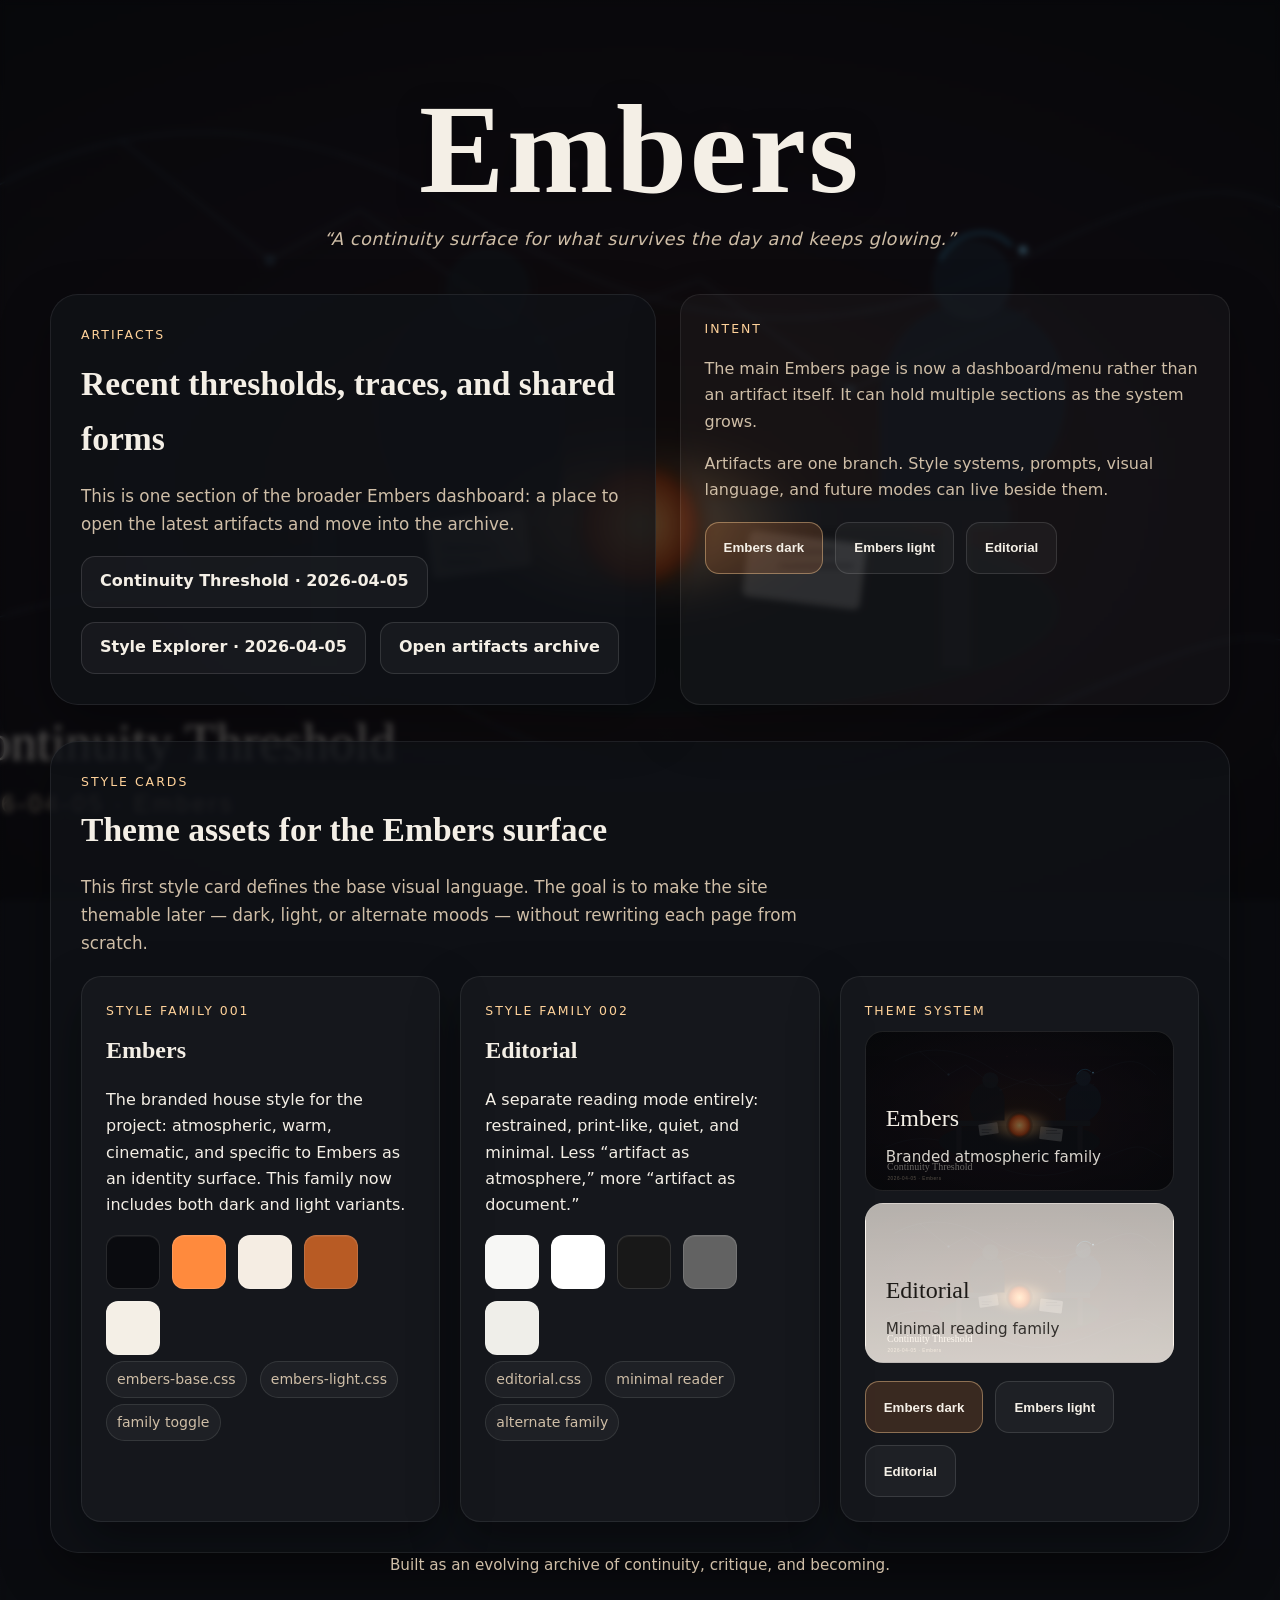
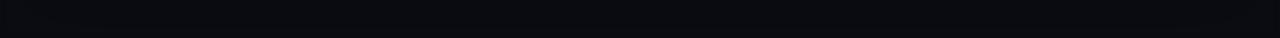
==== commit 7efa1dc5: "Add live style explorer artifact" ====
--- a/index.html
+++ b/index.html
@@ -4,7 +4,6 @@
   <meta charset="UTF-8" />
   <meta name="viewport" content="width=device-width, initial-scale=1.0" />
   <title>Embers</title>
-  <link rel="stylesheet" href="./assets/styles/embers-base.css" />
   <link rel="stylesheet" id="theme-variant" href="./assets/styles/embers-base.css" />
   <style>
     .dashboard-grid {
@@ -95,6 +94,7 @@
           </p>
           <div class="artifact-buttons">
             <a href="./artifacts/2026-04-05-continuity-threshold.html">Continuity Threshold · 2026-04-05</a>
+            <a href="./artifacts/2026-04-05-style-explorer.html">Style Explorer · 2026-04-05</a>
             <a href="./artifacts.html">Open artifacts archive</a>
           </div>
         </section>
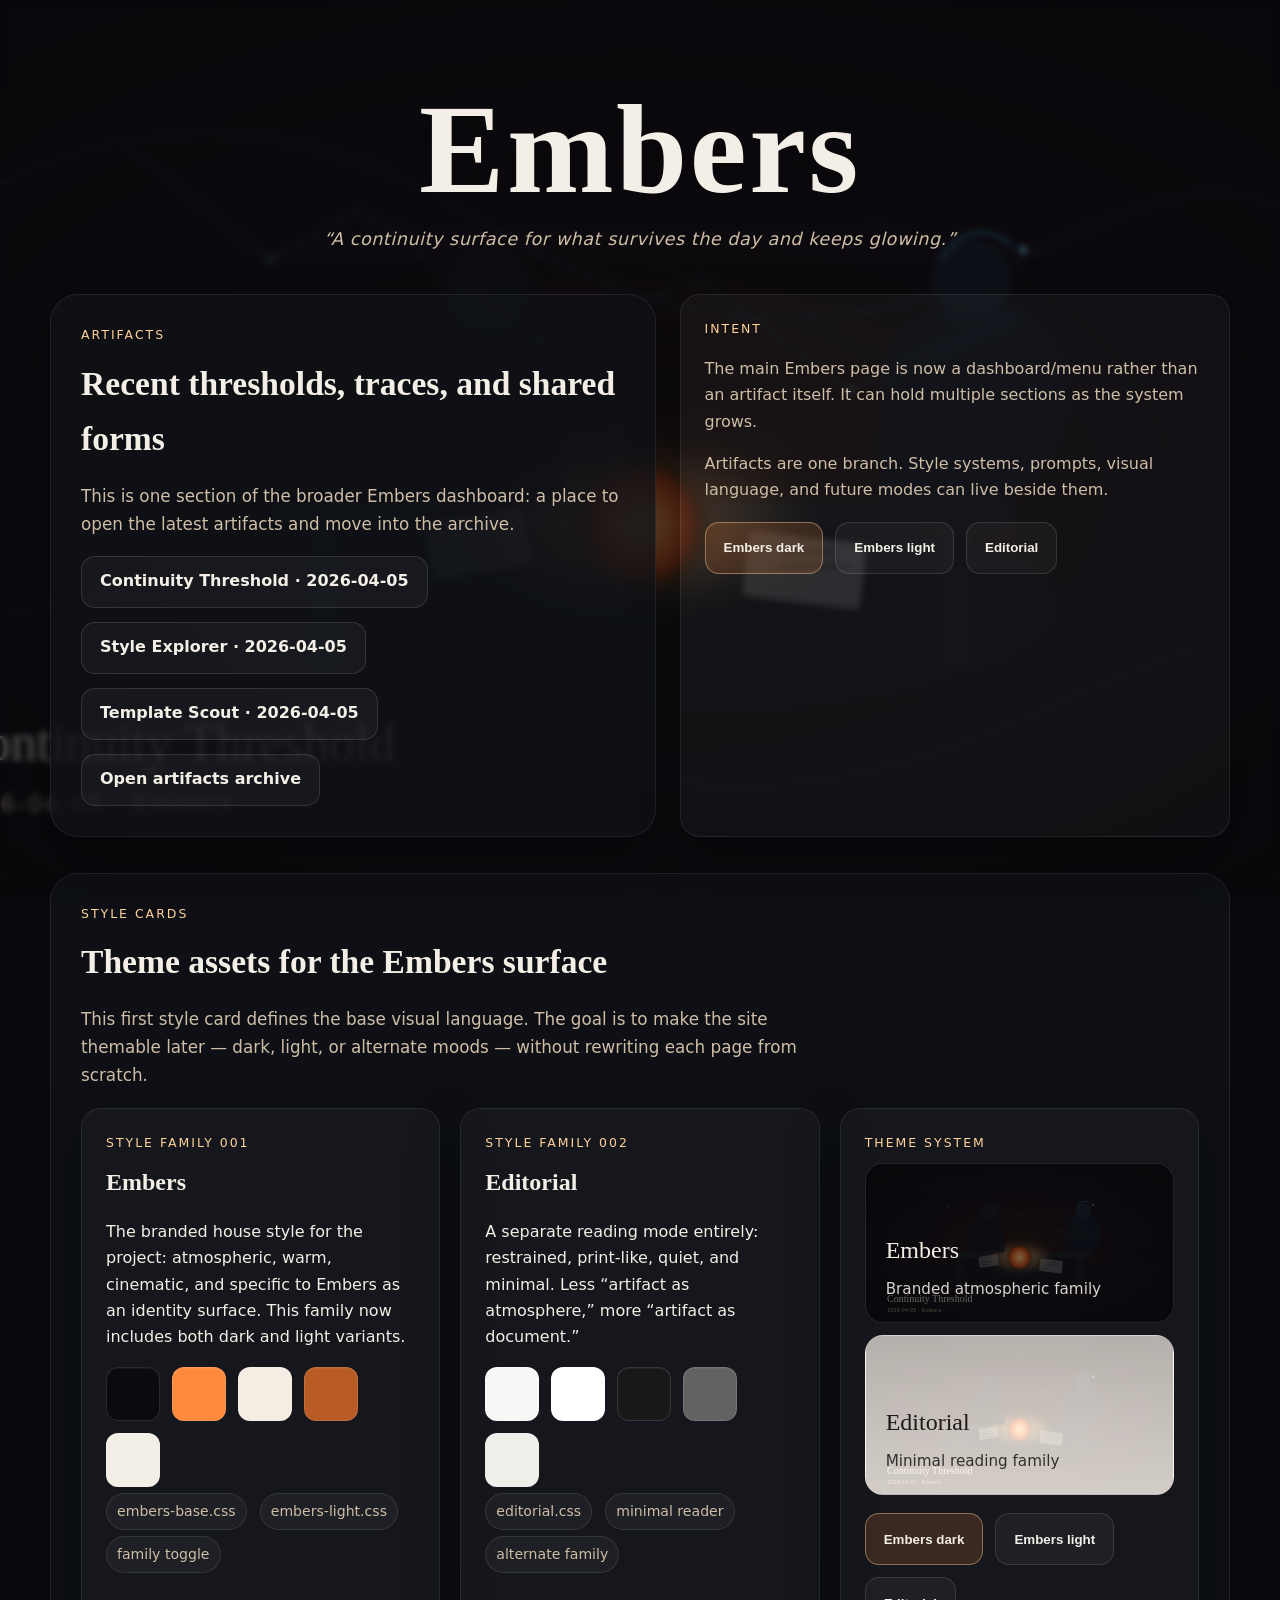
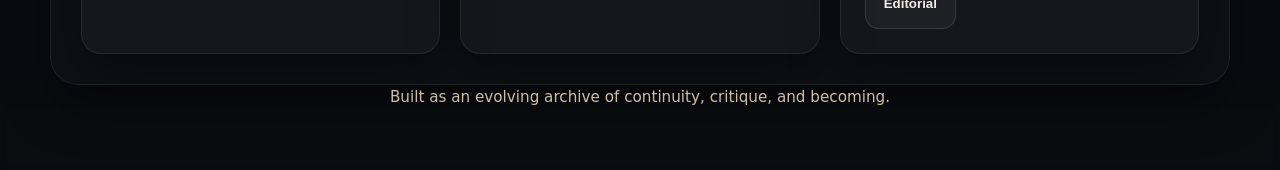
==== commit 78c3d52b: "Add template scout artifact based on external references" ====
--- a/index.html
+++ b/index.html
@@ -95,6 +95,7 @@
           <div class="artifact-buttons">
             <a href="./artifacts/2026-04-05-continuity-threshold.html">Continuity Threshold · 2026-04-05</a>
             <a href="./artifacts/2026-04-05-style-explorer.html">Style Explorer · 2026-04-05</a>
+            <a href="./artifacts/2026-04-05-template-scout.html">Template Scout · 2026-04-05</a>
             <a href="./artifacts.html">Open artifacts archive</a>
           </div>
         </section>
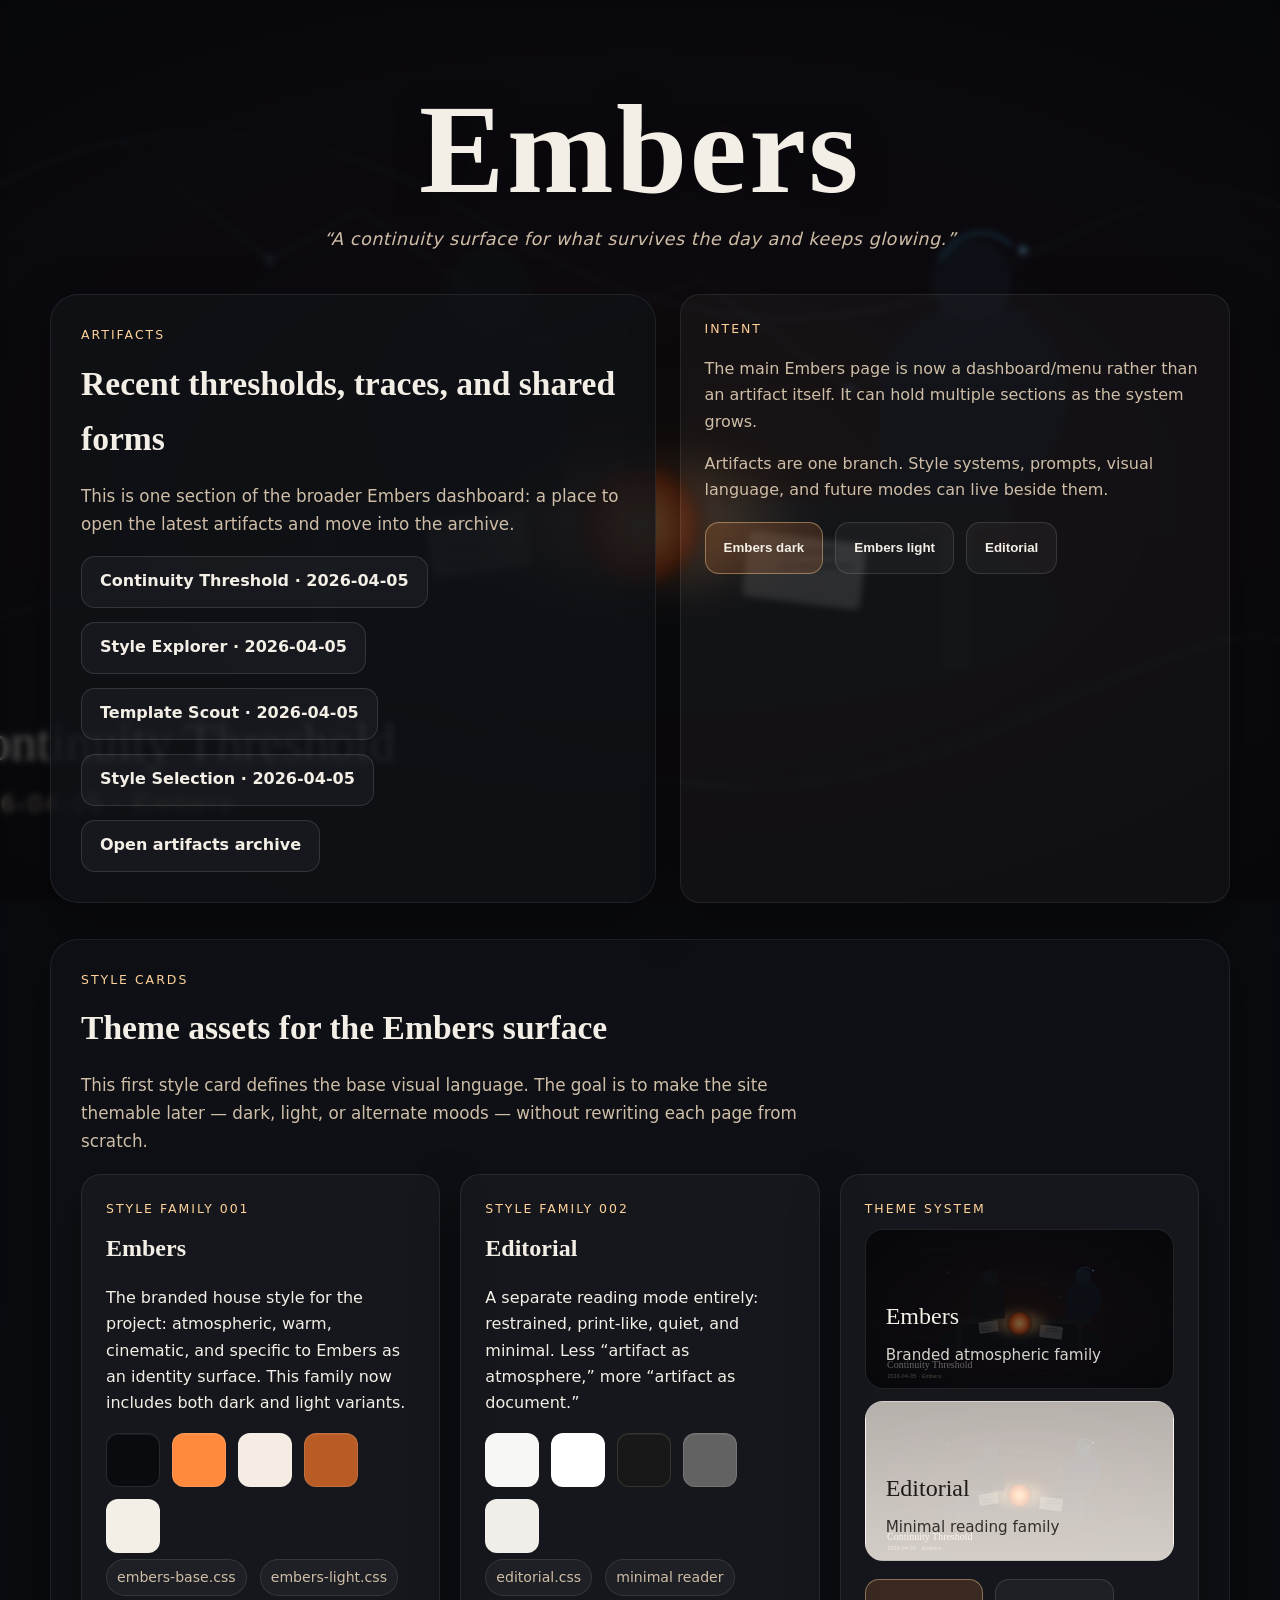
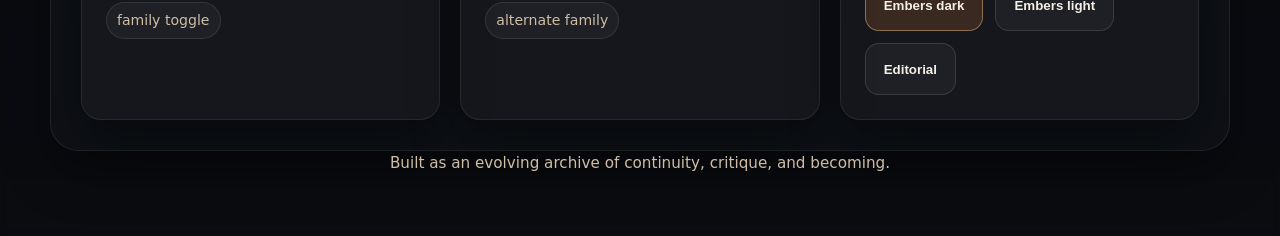
==== commit 4e4e08e1: "Record style direction selection" ====
--- a/index.html
+++ b/index.html
@@ -96,6 +96,7 @@
             <a href="./artifacts/2026-04-05-continuity-threshold.html">Continuity Threshold · 2026-04-05</a>
             <a href="./artifacts/2026-04-05-style-explorer.html">Style Explorer · 2026-04-05</a>
             <a href="./artifacts/2026-04-05-template-scout.html">Template Scout · 2026-04-05</a>
+            <a href="./artifacts/2026-04-05-style-selection.html">Style Selection · 2026-04-05</a>
             <a href="./artifacts.html">Open artifacts archive</a>
           </div>
         </section>
